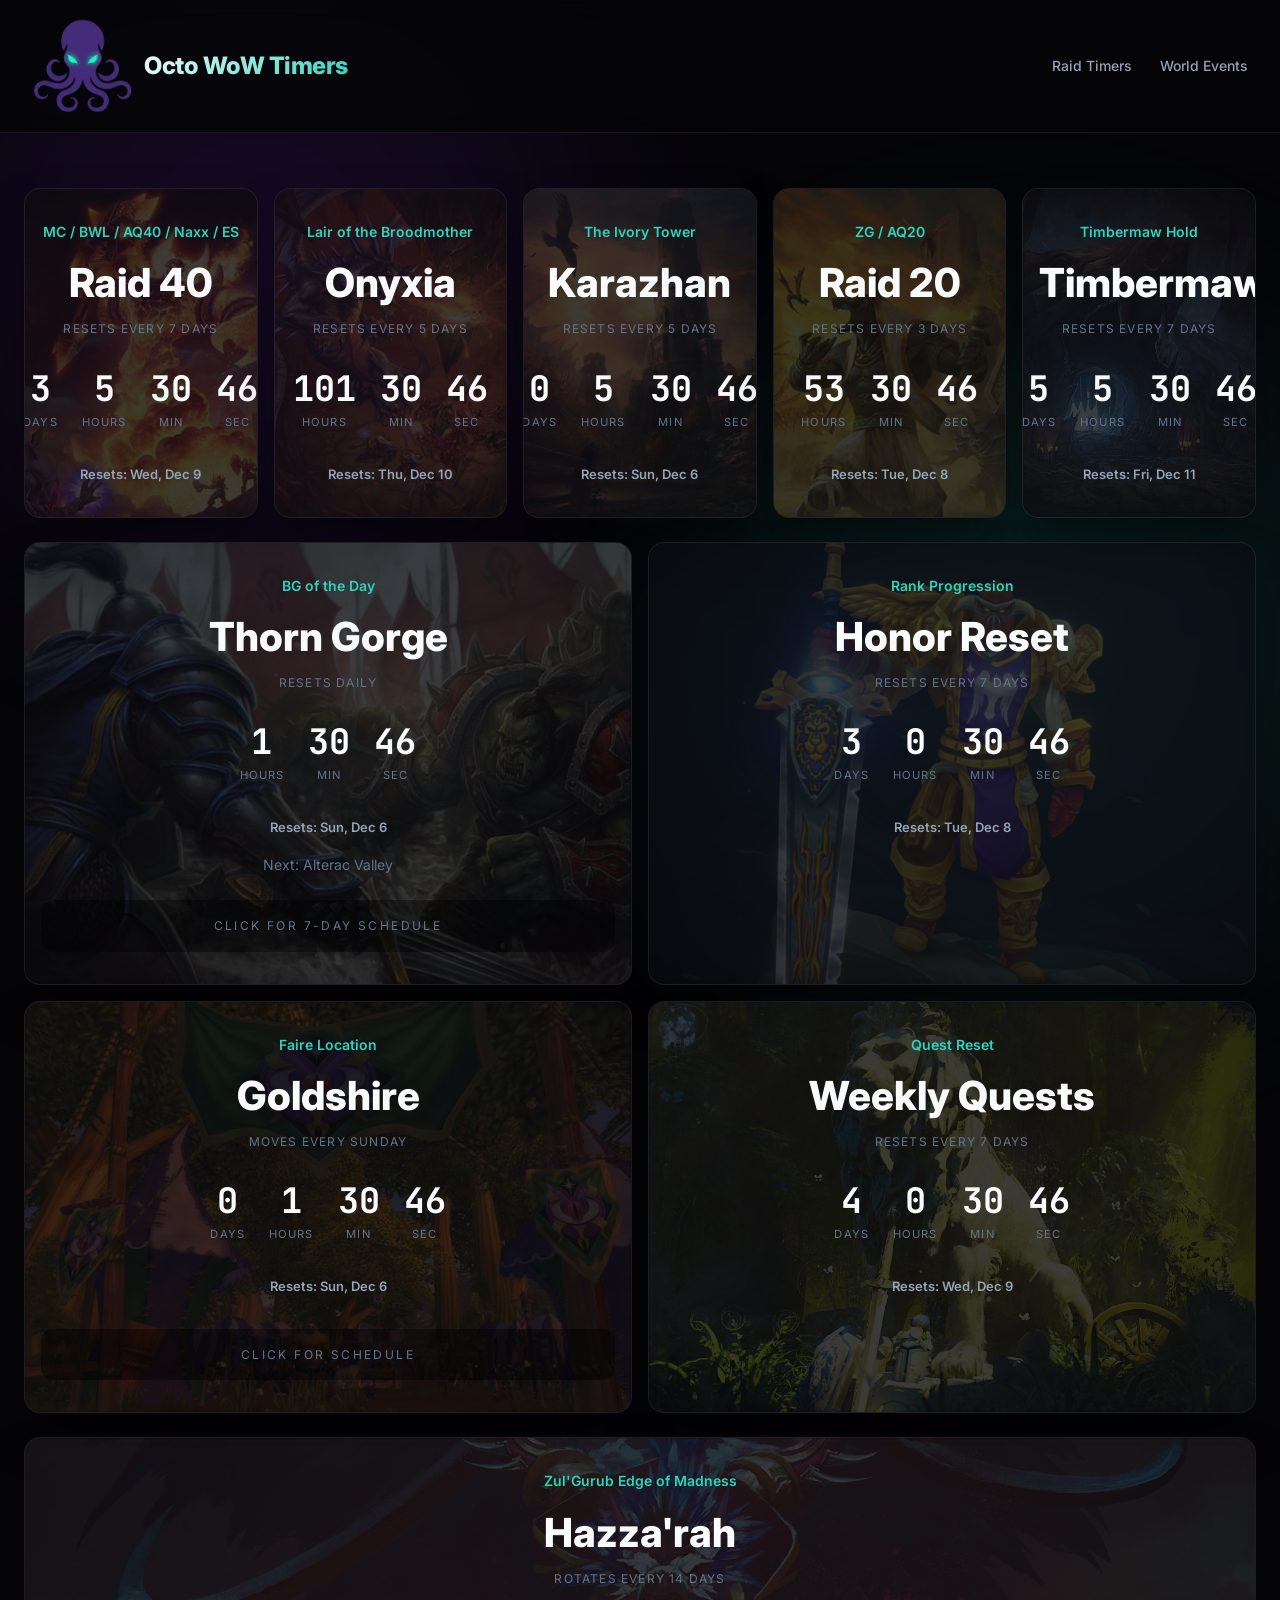
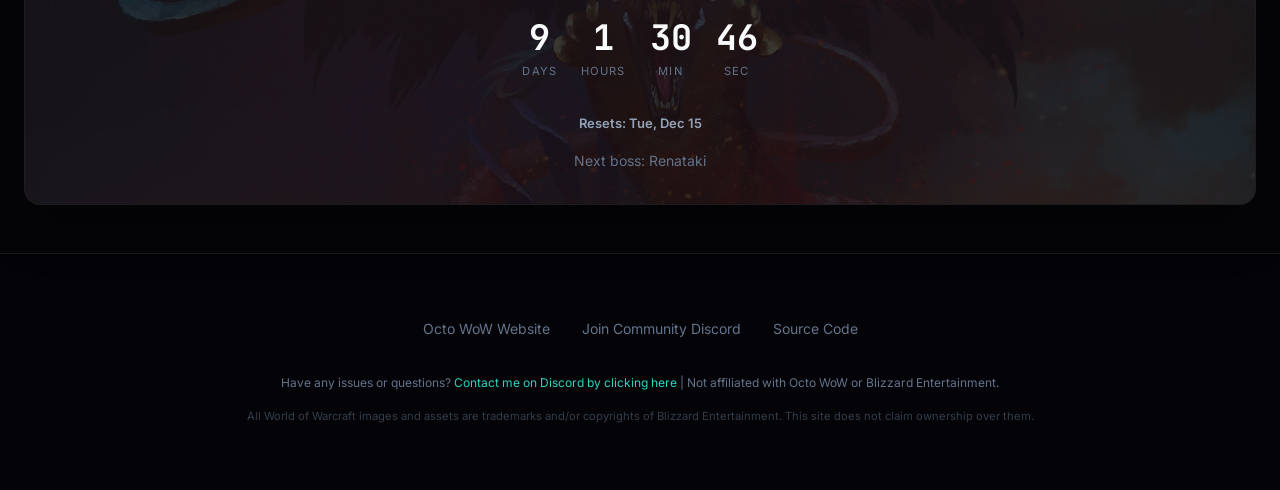
==== index.html @ 5b12b3f5 "Functional timers with data from turtle still Functional timers with data from turtle still" ====
<!DOCTYPE html>
<html lang="en">

<head>
    <meta charset="UTF-8">
    <meta name="viewport" content="width=device-width, initial-scale=1.0">
    <title>Octo WoW Timers | Raid & BG Countdowns</title>
    <meta name="description"
        content="A lightweight countdown site for raid resets, battleground rotations, and world events on Octo WoW. Stay ahead of the reset.">
    <link rel="stylesheet" href="style.css">
    <link rel="icon" type="image/png" href="assets/logo.png">
    <link rel="preconnect" href="https://fonts.googleapis.com">
    <link rel="preconnect" href="https://fonts.gstatic.com" crossorigin>
    <link
        href="https://fonts.googleapis.com/css2?family=Inter:wght@400;500;600;700;800;900&family=JetBrains+Mono:wght@700&display=swap"
        rel="stylesheet">
</head>

<body>
    <header>
        <div class="header-content">
            <a href="index.html" style="text-decoration: none; color: inherit;">
                <div style="display: flex; align-items: center; gap: 0.75rem;">
                    <img src="assets/logo.png" alt="Octo WoW" style="width: 100px; height: 100px; border-radius: 8px;">
                    <h1>Octo WoW Timers</h1>
                </div>
            </a>
            <nav class="nav-links">
                <a href="#raid-timers">Raid Timers</a>
                <a href="#world-events" style="margin-left: 1.5rem;">World Events</a>
            </nav>
        </div>
    </header>

    <main>
        <div class="timer-grid" id="raid-timers">
            <!-- Raid 40 -->
            <div class="timer-card">
                <img src="assets/mc.jpg" alt="Raid 40">
                <div class="card-content">
                    <div class="subtitle">MC / BWL / AQ40 / Naxx / ES</div>
                    <h3>Raid 40</h3>
                    <div class="reset-info">Resets every 7 days</div>
                    <div class="countdown" id="raid40-timer">
                        <div class="countdown-item"><span class="countdown-value">0</span><span
                                class="countdown-label">Days</span></div>
                        <div class="countdown-item"><span class="countdown-value">0</span><span
                                class="countdown-label">Hours</span></div>
                        <div class="countdown-item"><span class="countdown-value">0</span><span
                                class="countdown-label">Min</span></div>
                        <div class="countdown-item"><span class="countdown-value">0</span><span
                                class="countdown-label">Sec</span></div>
                    </div>
                    <div class="reset-date" id="raid40-date">Resets: -- ---</div>
                </div>
            </div>

            <!-- Onyxia -->
            <div class="timer-card">
                <img src="assets/ony.jpg" alt="Onyxia">
                <div class="card-content">
                    <div class="subtitle">Lair of the Broodmother</div>
                    <h3>Onyxia</h3>
                    <div class="reset-info">Resets every 5 days</div>
                    <div class="countdown" id="onyxia-timer">
                        <div class="countdown-item"><span class="countdown-value">0</span><span
                                class="countdown-label">Hours</span></div>
                        <div class="countdown-item"><span class="countdown-value">0</span><span
                                class="countdown-label">Min</span></div>
                        <div class="countdown-item"><span class="countdown-value">0</span><span
                                class="countdown-label">Sec</span></div>
                    </div>
                    <div class="reset-date" id="onyxia-date">Resets: -- ---</div>
                </div>
            </div>

            <!-- Karazhan -->
            <div class="timer-card">
                <img src="assets/kara.jpg" alt="Karazhan">
                <div class="card-content">
                    <div class="subtitle">The Ivory Tower</div>
                    <h3>Karazhan</h3>
                    <div class="reset-info">Resets every 5 days</div>
                    <div class="countdown" id="karazhan-timer">
                        <div class="countdown-item"><span class="countdown-value">0</span><span
                                class="countdown-label">Days</span></div>
                        <div class="countdown-item"><span class="countdown-value">0</span><span
                                class="countdown-label">Hours</span></div>
                        <div class="countdown-item"><span class="countdown-value">0</span><span
                                class="countdown-label">Min</span></div>
                        <div class="countdown-item"><span class="countdown-value">0</span><span
                                class="countdown-label">Sec</span></div>
                    </div>
                    <div class="reset-date" id="karazhan-date">Resets: -- ---</div>
                </div>
            </div>

            <!-- Raid 20 -->
            <div class="timer-card">
                <img src="assets/aq20.jpg" alt="Raid 20">
                <div class="card-content">
                    <div class="subtitle">ZG / AQ20</div>
                    <h3>Raid 20</h3>
                    <div class="reset-info">Resets every 3 days</div>
                    <div class="countdown" id="raid20-timer">
                        <div class="countdown-item"><span class="countdown-value">0</span><span
                                class="countdown-label">Hours</span></div>
                        <div class="countdown-item"><span class="countdown-value">0</span><span
                                class="countdown-label">Min</span></div>
                        <div class="countdown-item"><span class="countdown-value">0</span><span
                                class="countdown-label">Sec</span></div>
                    </div>
                    <div class="reset-date" id="raid20-date">Resets: -- ---</div>
                </div>
            </div>

            <!-- Timbermaw Hold -->
            <div class="timer-card">
                <img src="assets/tmhold.jpg" alt="Timbermaw">
                <div class="card-content">
                    <div class="subtitle">Timbermaw Hold</div>
                    <h3>Timbermaw</h3>
                    <div class="reset-info">Resets every 7 days</div>
                    <div class="countdown" id="timbermaw-timer">
                        <div class="countdown-item"><span class="countdown-value">0</span><span
                                class="countdown-label">Days</span></div>
                        <div class="countdown-item"><span class="countdown-value">0</span><span
                                class="countdown-label">Hours</span></div>
                        <div class="countdown-item"><span class="countdown-value">0</span><span
                                class="countdown-label">Min</span></div>
                        <div class="countdown-item"><span class="countdown-value">0</span><span
                                class="countdown-label">Sec</span></div>
                    </div>
                    <div class="reset-date" id="timbermaw-date">Resets: -- ---</div>
                </div>
            </div>
        </div>

        <div class="timer-grid wide-grid" id="world-events">
            <!-- Battleground -->
            <a href="bg-schedule.html" class="timer-card schedule-card">
                <img src="assets/pvp.jpg" alt="Battleground">
                <div class="card-content">
                    <div class="subtitle">BG of the Day</div>
                    <h3 id="bg-name">Loading...</h3>
                    <div class="reset-info">Resets Daily</div>
                    <div class="countdown" id="bg-timer">
                        <div class="countdown-item"><span class="countdown-value">0</span><span
                                class="countdown-label">Hours</span></div>
                        <div class="countdown-item"><span class="countdown-value">0</span><span
                                class="countdown-label">Min</span></div>
                        <div class="countdown-item"><span class="countdown-value">0</span><span
                                class="countdown-label">Sec</span></div>
                    </div>
                    <div class="reset-date" id="bg-date">Resets: -- ---</div>
                    <div id="bg-next" style="margin-top: 1rem; color: var(--text-muted); font-size: 0.875rem;">Next: ...
                    </div>
                    <div class="schedule-footer">Click for 7-day schedule</div>
                </div>
            </a>

            <!-- Honor Reset -->
            <div class="timer-card">
                <img src="assets/honorreset.jpeg" alt="Honor Reset">
                <div class="card-content">
                    <div class="subtitle">Rank Progression</div>
                    <h3>Honor Reset</h3>
                    <div class="reset-info">Resets every 7 days</div>
                    <div class="countdown" id="honor-timer">
                        <div class="countdown-item"><span class="countdown-value">0</span><span
                                class="countdown-label">Days</span></div>
                        <div class="countdown-item"><span class="countdown-value">0</span><span
                                class="countdown-label">Hours</span></div>
                        <div class="countdown-item"><span class="countdown-value">0</span><span
                                class="countdown-label">Min</span></div>
                        <div class="countdown-item"><span class="countdown-value">0</span><span
                                class="countdown-label">Sec</span></div>
                    </div>
                    <div class="reset-date" id="honor-date">Resets: -- ---</div>
                </div>
            </div>

            <!-- Darkmoon Faire -->
            <a href="dmf-schedule.html" class="timer-card schedule-card">
                <img src="assets/darkmoon.webp" alt="Darkmoon Faire">
                <div class="card-content">
                    <div class="subtitle">Faire Location</div>
                    <h3 id="dmf-name">Loading...</h3>
                    <div class="reset-info">Moves every Sunday</div>
                    <div class="countdown" id="dmf-timer">
                        <div class="countdown-item"><span class="countdown-value">0</span><span
                                class="countdown-label">Days</span></div>
                        <div class="countdown-item"><span class="countdown-value">0</span><span
                                class="countdown-label">Hours</span></div>
                        <div class="countdown-item"><span class="countdown-value">0</span><span
                                class="countdown-label">Min</span></div>
                        <div class="countdown-item"><span class="countdown-value">0</span><span
                                class="countdown-label">Sec</span></div>
                    </div>
                    <div class="reset-date" id="dmf-date">Resets: -- ---</div>
                    <div class="schedule-footer" style="margin-top: 2rem;">Click for schedule</div>
                </div>
            </a>

            <!-- Weekly Quests -->
            <div class="timer-card">
                <img src="assets/questsreset.jpg" alt="Weekly Quests">
                <div class="card-content">
                    <div class="subtitle">Quest Reset</div>
                    <h3>Weekly Quests</h3>
                    <div class="reset-info">Resets every 7 days</div>
                    <div class="countdown" id="weeklyQuests-timer">
                        <div class="countdown-item"><span class="countdown-value">0</span><span
                                class="countdown-label">Days</span></div>
                        <div class="countdown-item"><span class="countdown-value">0</span><span
                                class="countdown-label">Hours</span></div>
                        <div class="countdown-item"><span class="countdown-value">0</span><span
                                class="countdown-label">Min</span></div>
                        <div class="countdown-item"><span class="countdown-value">0</span><span
                                class="countdown-label">Sec</span></div>
                    </div>
                    <div class="reset-date" id="weeklyQuests-date">Resets: -- ---</div>
                </div>
            </div>
        </div>

        <!-- Edge of Madness -->
        <div class="timer-grid" style="margin-top: 1.5rem;">
            <div class="timer-card" style="grid-column: 1 / -1;">
                <img src="assets/eom.jpg" alt="Edge of Madness">
                <div class="card-content">
                    <div class="subtitle">Zul'Gurub Edge of Madness</div>
                    <h3 id="eom-name">Loading...</h3>
                    <div class="reset-info">Rotates every 14 days</div>
                    <div class="countdown" id="eom-timer">
                        <div class="countdown-item"><span class="countdown-value">0</span><span
                                class="countdown-label">Days</span></div>
                        <div class="countdown-item"><span class="countdown-value">0</span><span
                                class="countdown-label">Hours</span></div>
                        <div class="countdown-item"><span class="countdown-value">0</span><span
                                class="countdown-label">Min</span></div>
                        <div class="countdown-item"><span class="countdown-value">0</span><span
                                class="countdown-label">Sec</span></div>
                    </div>
                    <div class="reset-date" id="eom-date">Resets: -- ---</div>
                    <div id="eom-next" style="margin-top: 1rem; color: var(--text-muted); font-size: 0.875rem;">Next
                        boss: ...</div>
                </div>
            </div>
        </div>
    </main>

    <footer>
        <div class="footer-links">
            <a href="https://octowow.st" target="_blank">Octo WoW Website</a>
            <a href="https://discord.gg/octowowfans" target="_blank">Join Community Discord</a>
            <a href="https://github.com/witchysofia/octotimers" target="_blank">Source Code</a>
        </div>
        <div class="footer-bottom">
            <p>Have any issues or questions? <a href="https://discordapp.com/users/234861338432765952" target="_blank">Contact me on Discord by clicking here</a> | Not affiliated with Octo WoW or Blizzard Entertainment.</p>
            <p style="opacity: 0.5; font-size: 0.7rem; max-width: 800px;">
                All World of Warcraft images and assets are trademarks and/or copyrights of Blizzard Entertainment. This site does not claim ownership over them.
            </p>
        </div>
    </footer>

    <script src="script.js"></script>
</body>

</html>
---- style.css ----
:root {
    --bg-color: #050508;
    --card-bg: rgba(15, 15, 20, 0.6);
    --accent-purple: #9333ea;
    --accent-teal: #2dd4bf;
    --accent-pink: #f472b6;
    --text-primary: #f8fafc;
    --text-secondary: #94a3b8;
    --text-muted: #64748b;
    --glass-border: rgba(255, 255, 255, 0.08);
    --shadow-premium: 0 25px 50px -12px rgba(0, 0, 0, 0.5);
    --font-family: 'Inter', system-ui, -apple-system, sans-serif;
    --font-mono: 'JetBrains Mono', 'Fira Code', monospace;
    --header-height: 160px;
}

html {
    scroll-behavior: smooth;
}

* {
    margin: 0;
    padding: 0;
    box-sizing: border-box;
}

body {
    background-color: var(--bg-color);
    color: var(--text-primary);
    font-family: var(--font-family);
    line-height: 1.6;
    min-height: 100vh;
    display: flex;
    flex-direction: column;
    overflow-x: hidden;
}

/* Octopus Ambient Glows */
body::before, body::after {
    content: '';
    position: fixed;
    width: 60vw;
    height: 60vw;
    border-radius: 50%;
    z-index: -1;
    filter: blur(100px);
    opacity: 0.15;
    pointer-events: none;
}

body::before {
    top: -10vw;
    left: -10vw;
    background: radial-gradient(circle, var(--accent-purple), transparent);
}

body::after {
    bottom: -10vw;
    right: -10vw;
    background: radial-gradient(circle, var(--accent-teal), transparent);
}

header {
    width: 100%;
    padding: 1rem 2rem;
    position: fixed;
    top: 0;
    z-index: 100;
    background: rgba(5, 5, 8, 0.85);
    backdrop-filter: blur(12px);
    border-bottom: 1px solid var(--glass-border);
    display: flex;
    justify-content: center;
}

.header-content {
    max-width: 1400px;
    width: 100%;
    display: flex;
    justify-content: space-between;
    align-items: center;
}

h1 {
    font-size: 1.5rem;
    font-weight: 800;
    letter-spacing: -0.02em;
    background: linear-gradient(135deg, var(--text-primary), var(--accent-teal));
    -webkit-background-clip: text;
    -webkit-text-fill-color: transparent;
}

.nav-links a {
    color: var(--text-secondary);
    text-decoration: none;
    font-size: 0.875rem;
    font-weight: 500;
    transition: color 0.2s ease;
}

.nav-links a:hover {
    color: var(--text-primary);
}

main {
    margin-top: 140px;
    padding: 3rem 1.5rem;
    flex: 1;
    display: flex;
    flex-direction: column;
    align-items: center;
}

.hero {
    text-align: center;
    margin-bottom: 4rem;
}

.hero p {
    color: var(--text-muted);
    text-transform: uppercase;
    letter-spacing: 0.4em;
    font-size: 0.75rem;
    font-weight: 600;
    margin-bottom: 0.5rem;
}

.hero h2 {
    font-size: 3.5rem;
    font-weight: 900;
    letter-spacing: -0.04em;
    line-height: 1.1;
}

.timer-grid {
    display: grid;
    grid-template-columns: repeat(5, 1fr);
    gap: 1rem;
    width: 100%;
    max-width: 1400px;
    scroll-margin-top: var(--header-height);
}

@media (max-width: 1200px) {
    .timer-grid {
        grid-template-columns: 1fr;
    }
}

.timer-card {
    position: relative;
    background: var(--card-bg);
    border: 1px solid var(--glass-border);
    border-radius: 1rem;
    padding: 2rem 1rem;
    overflow: hidden;
    transition: transform 0.3s cubic-bezier(0.34, 1.56, 0.64, 1), border-color 0.3s ease;
    cursor: default;
    display: flex;
    flex-direction: column;
    align-items: center;
    text-align: center;
    box-shadow: var(--shadow-premium);
    backdrop-filter: blur(8px);
}

.timer-card:hover {
    transform: translateY(-8px);
    border-color: rgba(255, 255, 255, 0.2);
}

.timer-card img {
    position: absolute;
    top: 0;
    left: 0;
    width: 100%;
    height: 100%;
    object-fit: cover;
    opacity: 0.2;
    z-index: 0;
    transition: transform 0.5s ease;
}

.timer-card:hover img {
    transform: scale(1.05);
}

.card-content {
    position: relative;
    z-index: 1;
    width: 100%;
}

.timer-card h3 {
    font-size: 2.5rem;
    font-weight: 800;
    margin-bottom: 0.25rem;
}

.timer-card .subtitle {
    color: var(--accent-teal);
    font-size: 0.875rem;
    font-weight: 600;
    margin-bottom: 0.5rem;
}

.timer-card .reset-info {
    color: var(--text-muted);
    font-size: 0.75rem;
    text-transform: uppercase;
    letter-spacing: 0.1em;
    margin-bottom: 2rem;
}

.countdown {
    display: flex;
    justify-content: center;
    gap: 1.5rem;
}

.countdown-item {
    display: flex;
    flex-direction: column;
}

.countdown-value {
    font-family: var(--font-mono);
    font-size: 2.2rem;
    font-weight: 700;
    line-height: 1;
}

.countdown-label {
    font-size: 0.7rem;
    color: var(--text-muted);
    text-transform: uppercase;
    letter-spacing: 0.1em;
    margin-top: 0.5rem;
}

.reset-date {
    margin-top: 2rem;
    font-size: 0.8125rem;
    font-weight: 600;
    color: var(--text-secondary);
}

/* Special sections */
.wide-grid {
    grid-template-columns: repeat(2, 1fr);
    margin-top: 1.5rem;
    scroll-margin-top: var(--header-height);
}

@media (max-width: 900px) {
    .wide-grid {
        grid-template-columns: 1fr;
    }
}

.schedule-card {
    text-decoration: none;
    cursor: pointer;
    color: inherit;
}

.schedule-footer {
    width: 100%;
    padding: 1rem;
    background: rgba(0, 0, 0, 0.4);
    margin-top: 1.5rem;
    border-radius: 0.75rem;
    font-size: 0.75rem;
    color: var(--text-muted);
    text-transform: uppercase;
    letter-spacing: 0.2em;
}

.schedule-card:hover .schedule-footer {
    color: var(--text-primary);
}

footer {
    padding: 4rem 2rem;
    background: rgba(5, 5, 8, 0.5);
    border-top: 1px solid var(--glass-border);
    display: flex;
    flex-direction: column;
    align-items: center;
}

.footer-links {
    display: flex;
    gap: 2rem;
    margin-bottom: 2rem;
}

.footer-links a {
    color: var(--text-muted);
    text-decoration: none;
    font-size: 0.875rem;
    transition: color 0.2s ease;
}

.footer-links a:hover {
    color: var(--text-primary);
}

.footer-bottom {
    display: flex;
    flex-direction: column;
    align-items: center;
    gap: 1rem;
    width: 100%;
    max-width: 1400px;
    color: var(--text-muted);
    font-size: 0.75rem;
    text-align: center;
}

.footer-bottom a {
    color: var(--accent-teal);
    text-decoration: none;
}

/* Modals */
.modal {
    position: fixed;
    inset: 0;
    background: rgba(0, 0, 0, 0.85);
    backdrop-filter: blur(10px);
    display: flex;
    align-items: center;
    justify-content: center;
    z-index: 1000;
    padding: 1.5rem;
    opacity: 0;
    pointer-events: none;
    transition: opacity 0.3s ease;
}

.modal.active {
    opacity: 1;
    pointer-events: auto;
}

.modal-content {
    background: #0f0f14;
    border: 1px solid var(--glass-border);
    border-radius: 2rem;
    max-width: 600px;
    width: 100%;
    padding: 3rem;
    position: relative;
    transform: scale(0.9);
    transition: transform 0.3s cubic-bezier(0.34, 1.56, 0.64, 1);
}

.modal.active .modal-content {
    transform: scale(1);
}

.close-modal {
    position: absolute;
    top: 1.5rem;
    right: 1.5rem;
    background: none;
    border: none;
    color: var(--text-muted);
    font-size: 2rem;
    cursor: pointer;
}

/* Mobile adjustments */
@media (max-width: 768px) {
    .hero h2 {
        font-size: 2.5rem;
    }
    .timer-card h3 {
        font-size: 2rem;
    }
    .wide-grid {
        grid-template-columns: 1fr;
    }
}
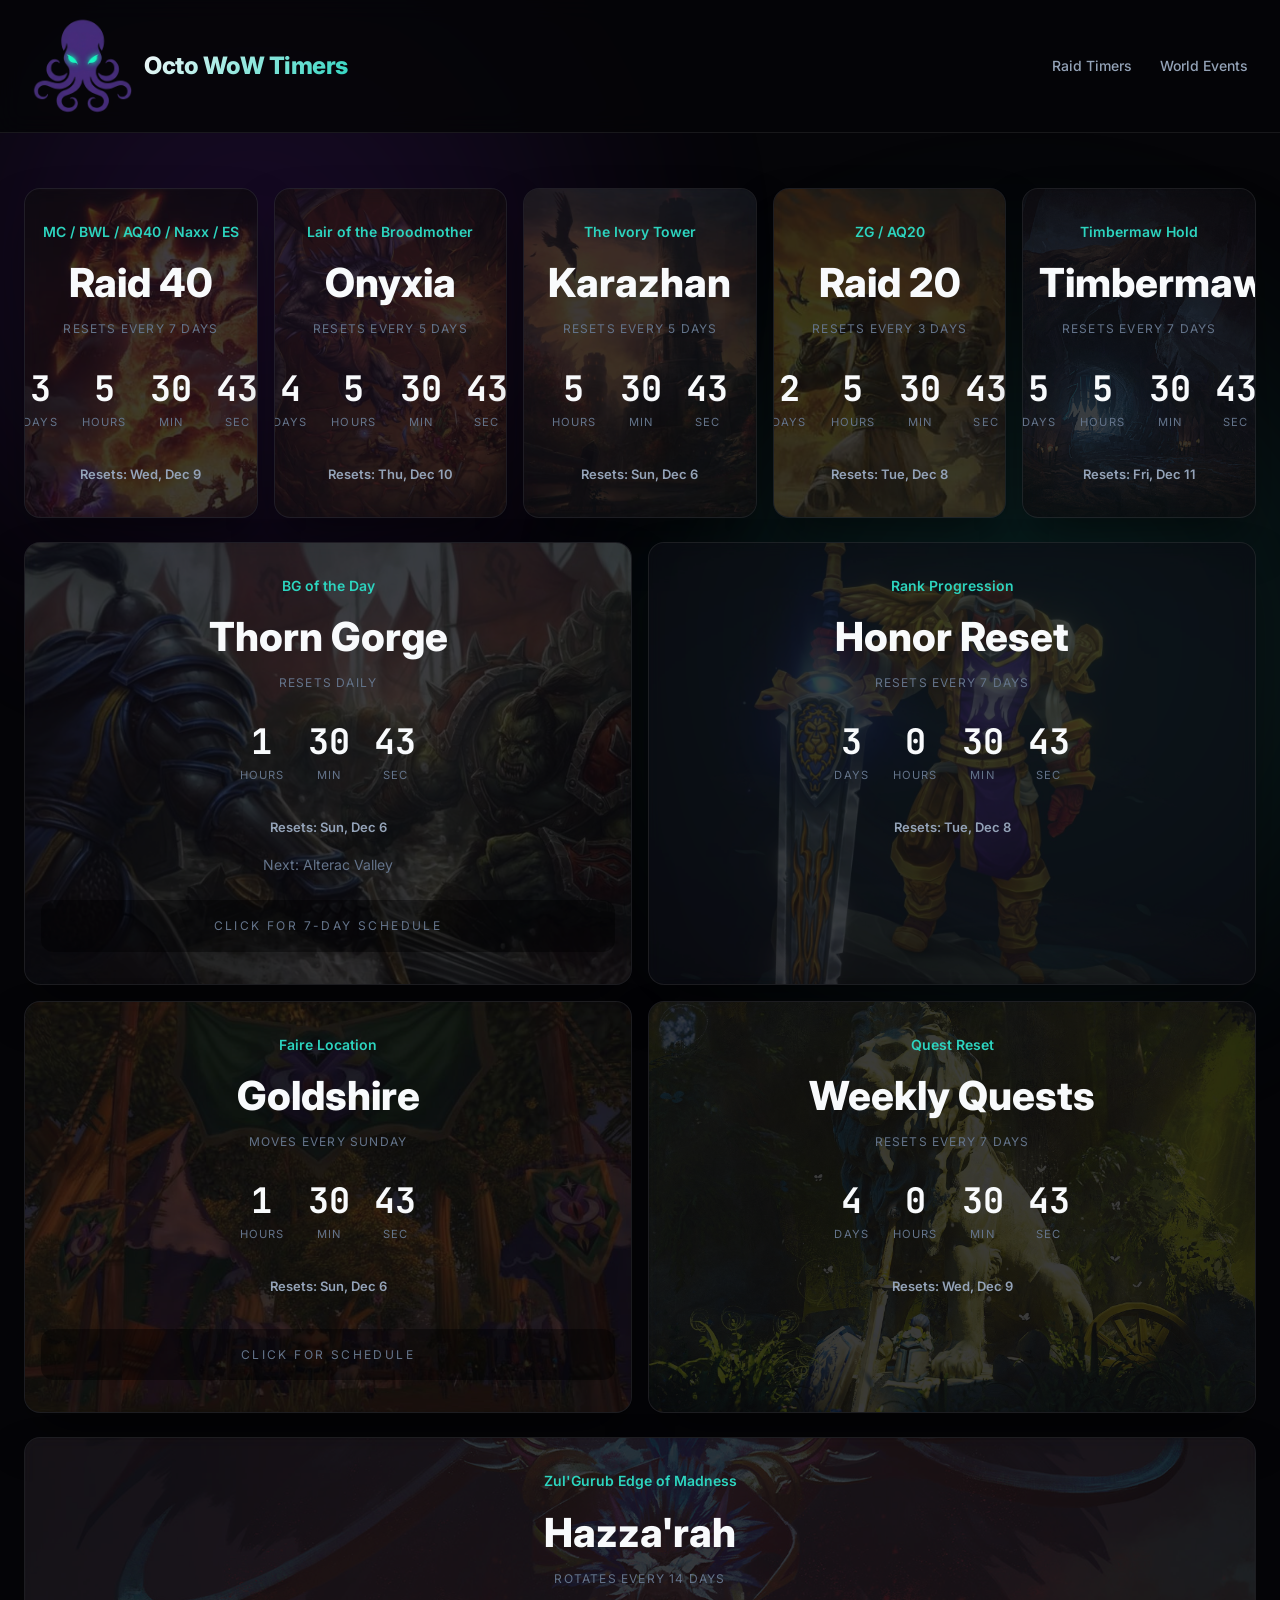
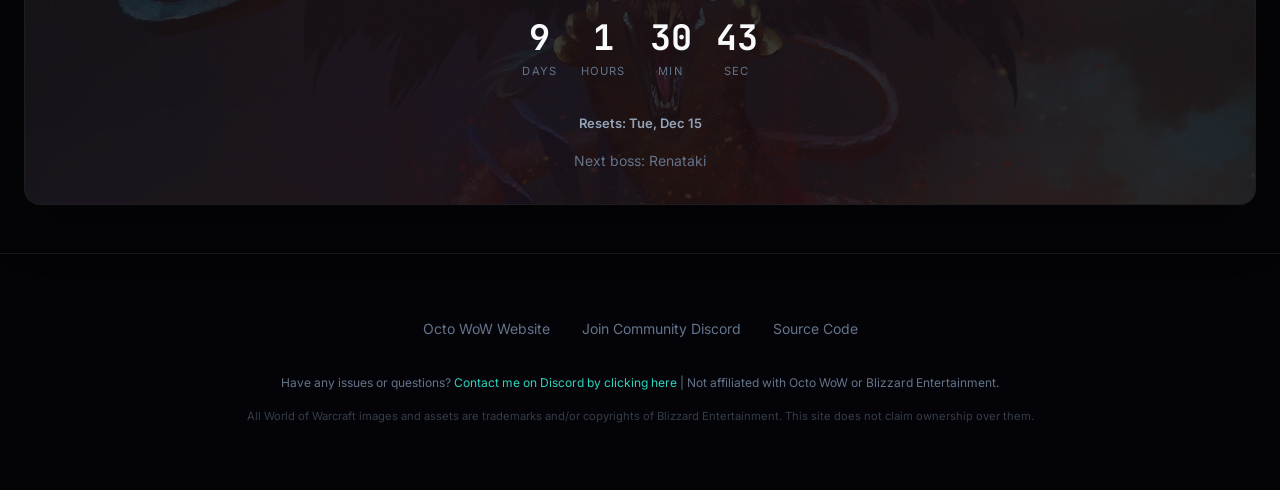
==== commit 1958b442: "Fixed timer formatting issues" ====
--- a/index.html
+++ b/index.html
@@ -64,6 +64,8 @@
                     <div class="reset-info">Resets every 5 days</div>
                     <div class="countdown" id="onyxia-timer">
                         <div class="countdown-item"><span class="countdown-value">0</span><span
+                                class="countdown-label">Days</span></div>
+                        <div class="countdown-item"><span class="countdown-value">0</span><span
                                 class="countdown-label">Hours</span></div>
                         <div class="countdown-item"><span class="countdown-value">0</span><span
                                 class="countdown-label">Min</span></div>
@@ -103,6 +105,8 @@
                     <h3>Raid 20</h3>
                     <div class="reset-info">Resets every 3 days</div>
                     <div class="countdown" id="raid20-timer">
+                        <div class="countdown-item"><span class="countdown-value">0</span><span
+                                class="countdown-label">Days</span></div>
                         <div class="countdown-item"><span class="countdown-value">0</span><span
                                 class="countdown-label">Hours</span></div>
                         <div class="countdown-item"><span class="countdown-value">0</span><span
